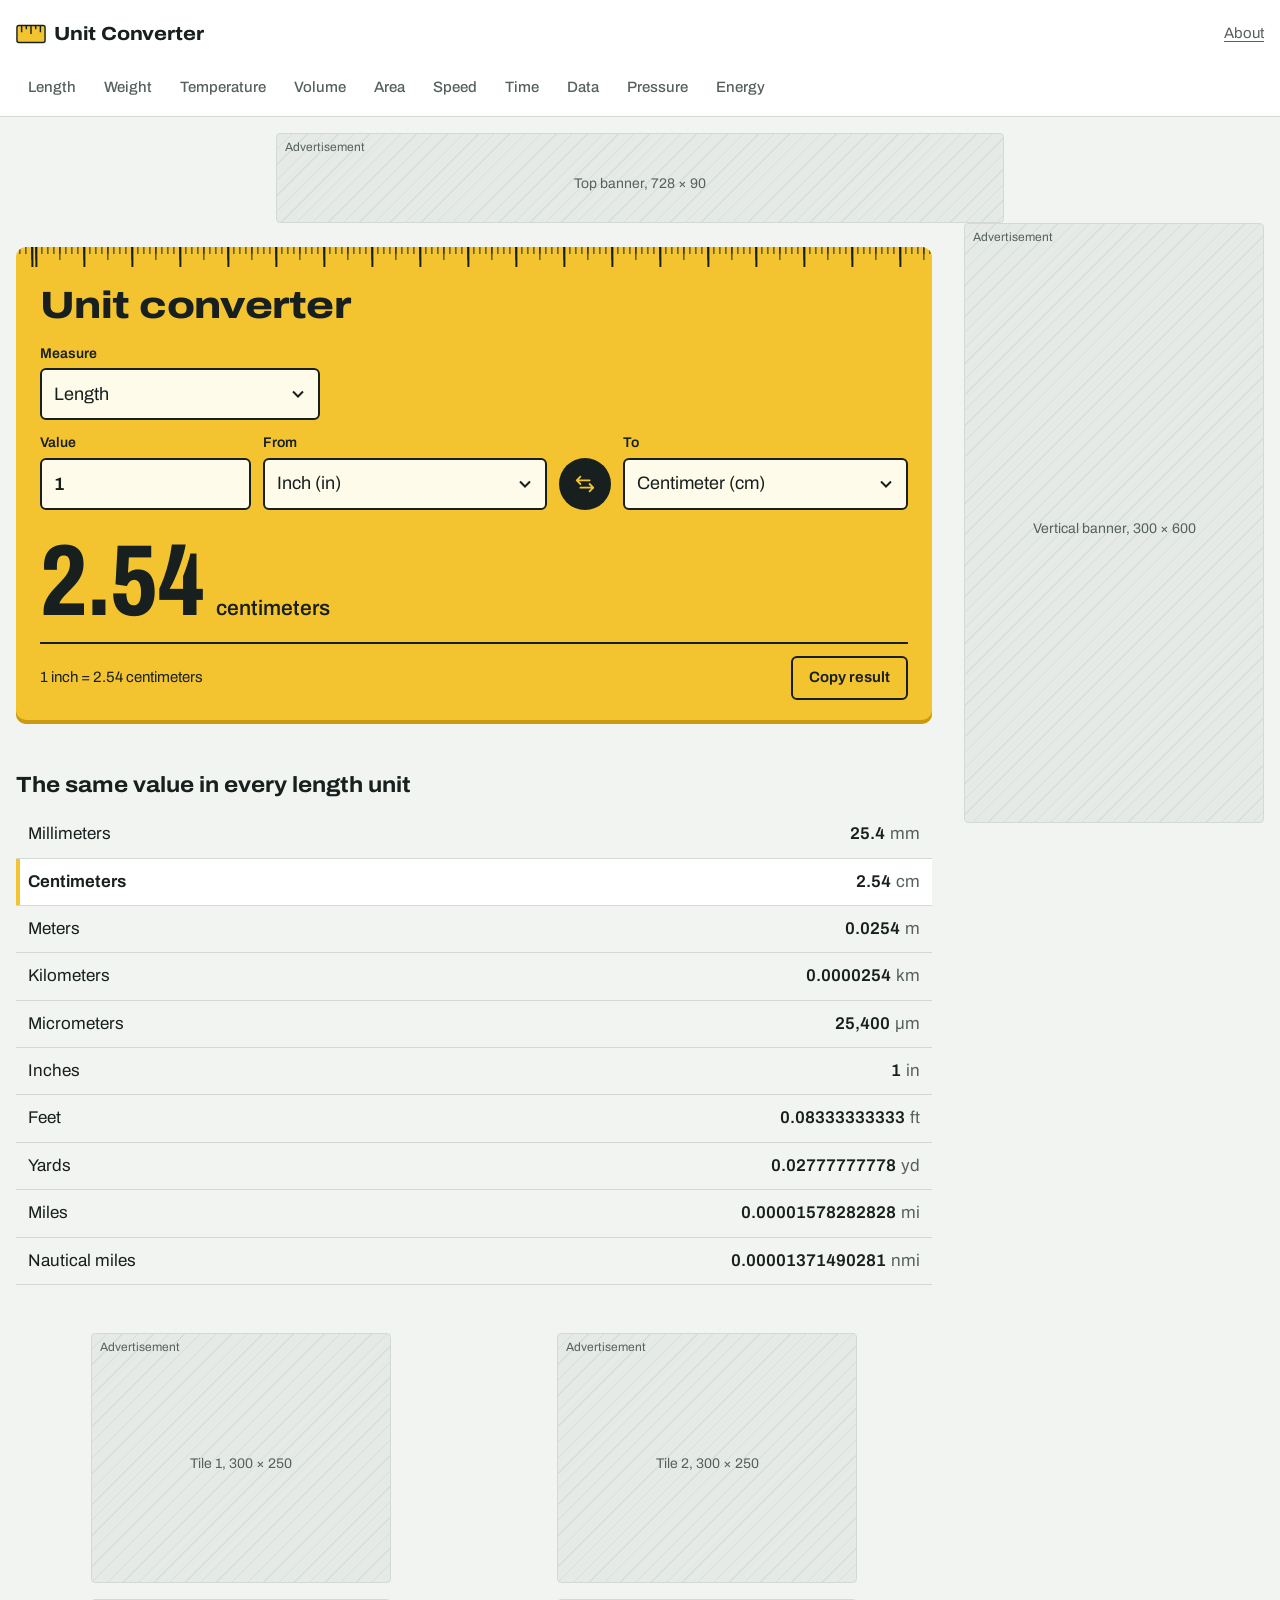
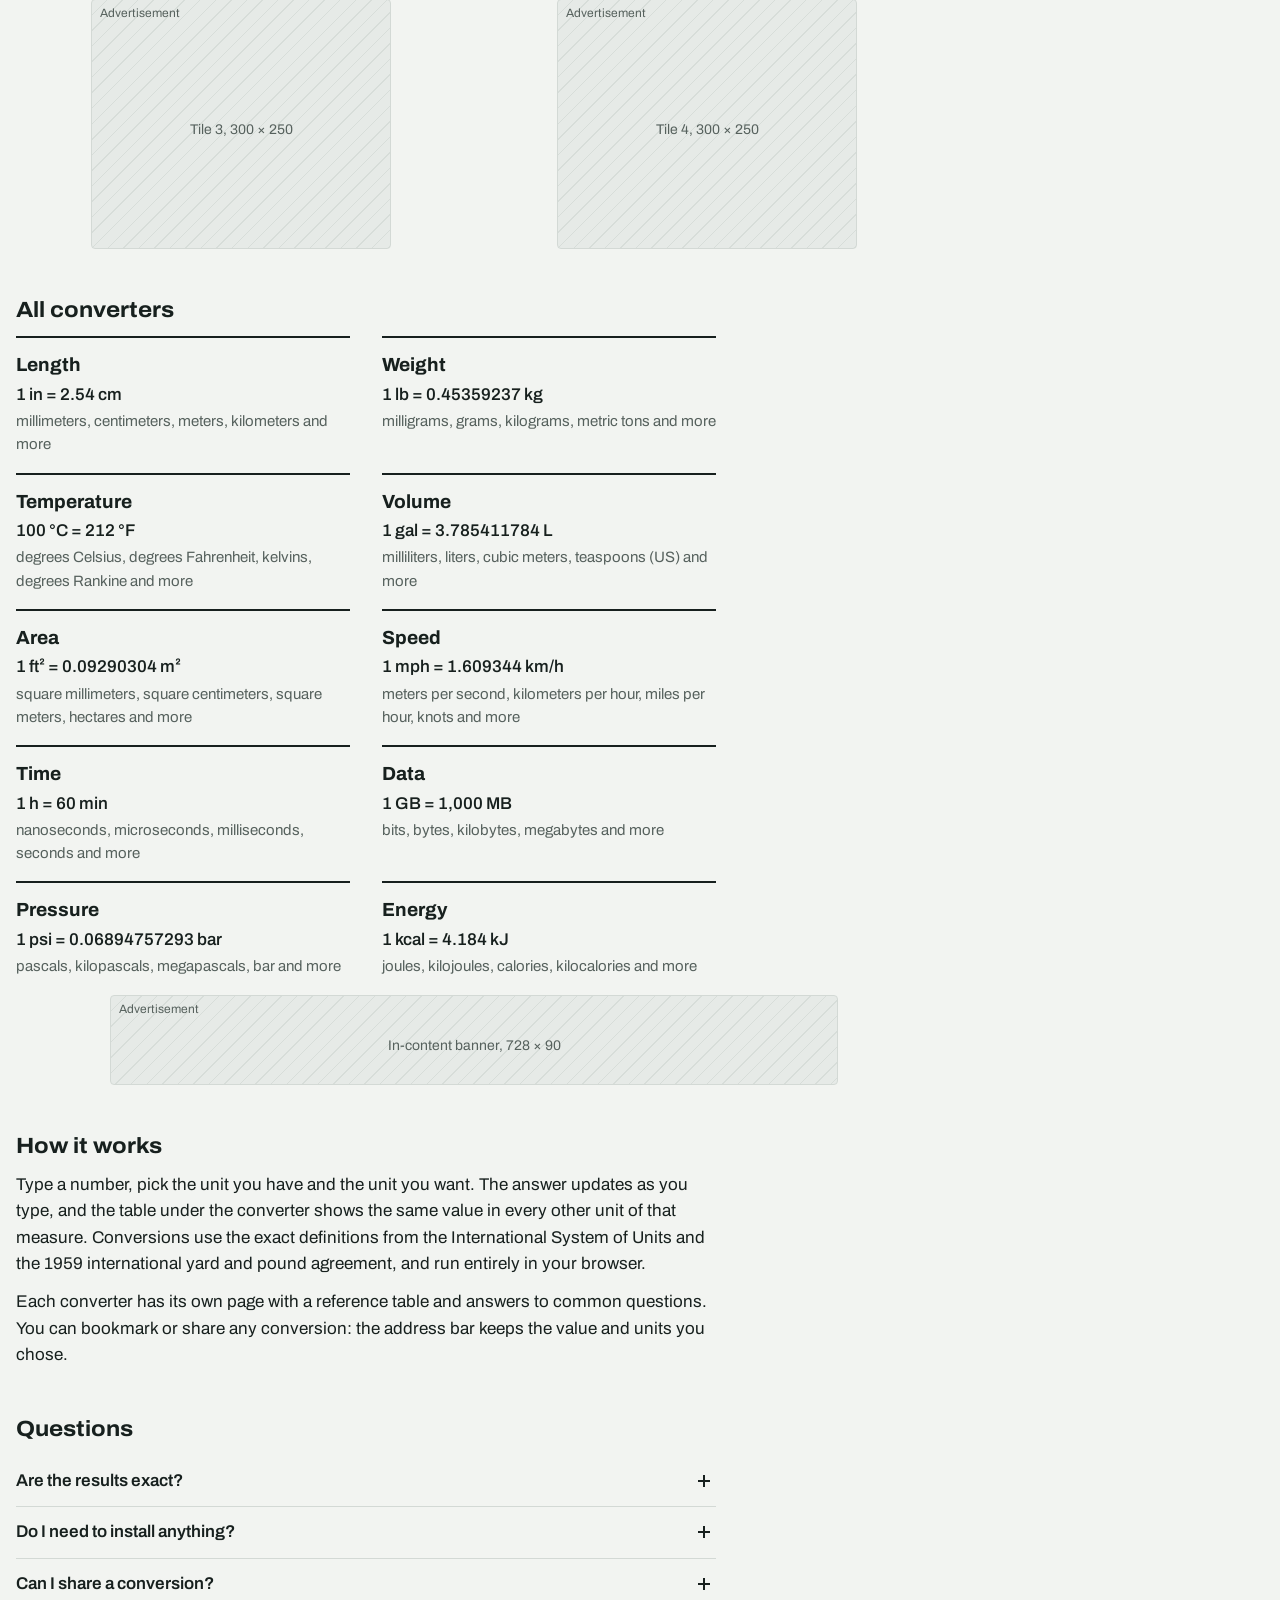
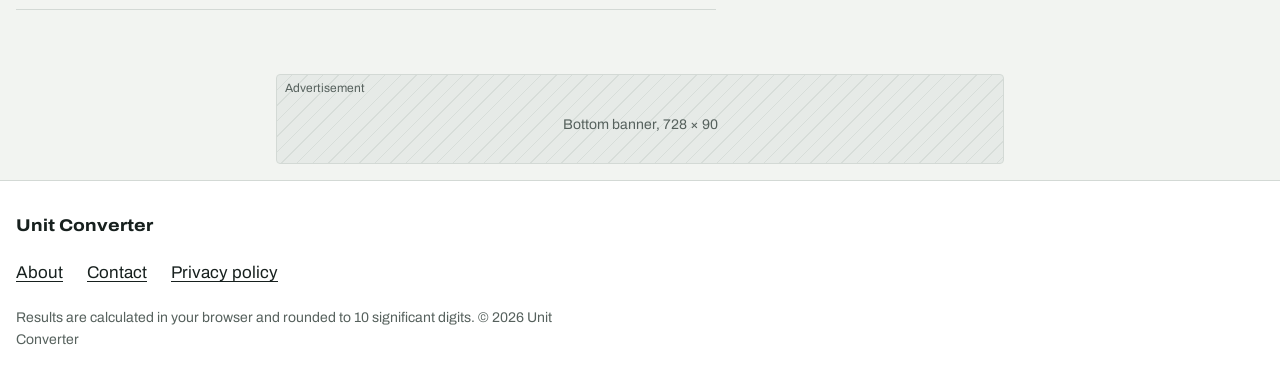
==== public/index.html @ 578cb4df "Build static unit converter site with ad slots Ten converters (length, weight, temperature, volume, " ====
<!doctype html>
<html lang="en">
<head>
<meta charset="utf-8">
<meta name="viewport" content="width=device-width, initial-scale=1">
<title>Unit Converter: length, weight, temperature and more</title>
<meta name="description" content="Free online unit converter for length, weight, temperature, volume, area, speed, time, data, pressure and energy. Results update as you type.">
<link rel="canonical" href="https://example.com/">
<meta property="og:title" content="Unit Converter: length, weight, temperature and more">
<meta property="og:description" content="Free online unit converter for length, weight, temperature, volume, area, speed, time, data, pressure and energy. Results update as you type.">
<meta property="og:type" content="website">
<meta property="og:url" content="https://example.com/">
<meta name="theme-color" content="#F4C430">
<link rel="icon" href="favicon.svg" type="image/svg+xml">
<link rel="preconnect" href="https://fonts.googleapis.com">
<link rel="preconnect" href="https://fonts.gstatic.com" crossorigin>
<link rel="stylesheet" href="https://fonts.googleapis.com/css2?family=Archivo:wdth,wght@62..125,400..800&display=swap">
<link rel="stylesheet" href="assets/css/style.css">
<script src="assets/js/ads-config.js"></script>
<script src="assets/js/ads.js" defer></script>
</head>
<body>
<a class="skip" href="#main">Skip to converter</a>
<header class="site-header">
  <div class="bar">
    <a class="logo" href="./"><svg class="logo-mark" viewBox="0 0 32 32" aria-hidden="true"><rect x="1" y="7" width="30" height="18" rx="2"/><path d="M6 7v7M11 7v4M16 7v9M21 7v4M26 7v7"/></svg><span>Unit Converter</span></a>
    <a class="header-link" href="about.html">About</a>
  </div>
  <nav class="cats" aria-label="Converters"><ul><li><a href="length/">Length</a></li><li><a href="weight/">Weight</a></li><li><a href="temperature/">Temperature</a></li><li><a href="volume/">Volume</a></li><li><a href="area/">Area</a></li><li><a href="speed/">Speed</a></li><li><a href="time/">Time</a></li><li><a href="data/">Data</a></li><li><a href="pressure/">Pressure</a></li><li><a href="energy/">Energy</a></li></ul></nav>
</header>
<div class="ad-band ad-band-top"><div class="ad ad-top-banner " data-ad="top-banner" data-size="728x90"><span class="ad-label">Advertisement</span><span class="ad-ph"><span class="ad-ph-wide">Top banner, 728 × 90</span><span class="ad-ph-narrow">Top banner, 320 × 100</span></span></div></div>
<div class="layout">
  <aside class="rail rail-left" aria-label="Advertisement"><div class="ad ad-rail-left " data-ad="rail-left" data-size="160x600"><span class="ad-label">Advertisement</span><span class="ad-ph"><span class="ad-ph-wide">Vertical banner, 160 × 600</span></span></div></aside>
  <main id="main">
<section class="tape" id="converter" data-category="length" aria-labelledby="cv-title">
  <div class="tape-ticks" aria-hidden="true"></div>
  <div class="tape-inner">
    <h1 id="cv-title">Unit converter</h1>
    <form class="tape-form" onsubmit="return false">
      <label class="field field-cat"><span>Measure</span><select id="cv-category"><option value="length" selected>Length</option><option value="weight">Weight</option><option value="temperature">Temperature</option><option value="volume">Volume</option><option value="area">Area</option><option value="speed">Speed</option><option value="time">Time</option><option value="data">Data</option><option value="pressure">Pressure</option><option value="energy">Energy</option></select></label>
      <label class="field field-value"><span>Value</span>
        <input id="cv-value" type="text" inputmode="decimal" autocomplete="off" spellcheck="false" value="1"></label>
      <label class="field field-from"><span>From</span><select id="cv-from"><option value="mm">Millimeter (mm)</option><option value="cm">Centimeter (cm)</option><option value="m">Meter (m)</option><option value="km">Kilometer (km)</option><option value="um">Micrometer (µm)</option><option value="in" selected>Inch (in)</option><option value="ft">Foot (ft)</option><option value="yd">Yard (yd)</option><option value="mi">Mile (mi)</option><option value="nmi">Nautical mile (nmi)</option></select></label>
      <button type="button" class="swap" id="cv-swap" aria-label="Swap units"><svg viewBox="0 0 24 24" aria-hidden="true"><path d="M7 4 3 8l4 4M3 8h14M17 20l4-4-4-4M21 16H7"/></svg></button>
      <label class="field field-to"><span>To</span><select id="cv-to"><option value="mm">Millimeter (mm)</option><option value="cm" selected>Centimeter (cm)</option><option value="m">Meter (m)</option><option value="km">Kilometer (km)</option><option value="um">Micrometer (µm)</option><option value="in">Inch (in)</option><option value="ft">Foot (ft)</option><option value="yd">Yard (yd)</option><option value="mi">Mile (mi)</option><option value="nmi">Nautical mile (nmi)</option></select></label>
    </form>
    <output class="result" id="cv-result" for="cv-value cv-from cv-to" aria-live="polite">
      <span class="result-num" id="cv-num">2.54</span>
      <span class="result-unit" id="cv-unit">centimeters</span>
    </output>
    <div class="tape-foot">
      <p class="formula" id="cv-formula">1 inch = 2.54 centimeters</p>
      <button type="button" class="copy" id="cv-copy">Copy result</button>
    </div>
  </div>
</section>
<section class="all-units" aria-labelledby="all-title">
  <h2 id="all-title">The same value in every length unit</h2>
  <table><tbody id="cv-all"></tbody></table>
</section>
<section class="ad-tiles" aria-label="Advertisements"><div class="ad ad-tile-1 " data-ad="tile-1" data-size="300x250"><span class="ad-label">Advertisement</span><span class="ad-ph"><span class="ad-ph-wide">Tile 1, 300 × 250</span></span></div><div class="ad ad-tile-2 " data-ad="tile-2" data-size="300x250"><span class="ad-label">Advertisement</span><span class="ad-ph"><span class="ad-ph-wide">Tile 2, 300 × 250</span></span></div><div class="ad ad-tile-3 tile-wide-only" data-ad="tile-3" data-size="300x250"><span class="ad-label">Advertisement</span><span class="ad-ph"><span class="ad-ph-wide">Tile 3, 300 × 250</span></span></div><div class="ad ad-tile-4 tile-wide-only" data-ad="tile-4" data-size="300x250"><span class="ad-label">Advertisement</span><span class="ad-ph"><span class="ad-ph-wide">Tile 4, 300 × 250</span></span></div></section>
<section class="prose" aria-labelledby="cats-title"><h2 id="cats-title">All converters</h2><ul class="cat-list"><li><a href="length/"><strong>Length</strong><span class="cat-ex">1 in = 2.54 cm</span><span class="cat-units">millimeters, centimeters, meters, kilometers and more</span></a></li><li><a href="weight/"><strong>Weight</strong><span class="cat-ex">1 lb = 0.45359237 kg</span><span class="cat-units">milligrams, grams, kilograms, metric tons and more</span></a></li><li><a href="temperature/"><strong>Temperature</strong><span class="cat-ex">100 °C = 212 °F</span><span class="cat-units">degrees Celsius, degrees Fahrenheit, kelvins, degrees Rankine and more</span></a></li><li><a href="volume/"><strong>Volume</strong><span class="cat-ex">1 gal = 3.785411784 L</span><span class="cat-units">milliliters, liters, cubic meters, teaspoons (US) and more</span></a></li><li><a href="area/"><strong>Area</strong><span class="cat-ex">1 ft² = 0.09290304 m²</span><span class="cat-units">square millimeters, square centimeters, square meters, hectares and more</span></a></li><li><a href="speed/"><strong>Speed</strong><span class="cat-ex">1 mph = 1.609344 km/h</span><span class="cat-units">meters per second, kilometers per hour, miles per hour, knots and more</span></a></li><li><a href="time/"><strong>Time</strong><span class="cat-ex">1 h = 60 min</span><span class="cat-units">nanoseconds, microseconds, milliseconds, seconds and more</span></a></li><li><a href="data/"><strong>Data</strong><span class="cat-ex">1 GB = 1,000 MB</span><span class="cat-units">bits, bytes, kilobytes, megabytes and more</span></a></li><li><a href="pressure/"><strong>Pressure</strong><span class="cat-ex">1 psi = 0.06894757293 bar</span><span class="cat-units">pascals, kilopascals, megapascals, bar and more</span></a></li><li><a href="energy/"><strong>Energy</strong><span class="cat-ex">1 kcal = 4.184 kJ</span><span class="cat-units">joules, kilojoules, calories, kilocalories and more</span></a></li></ul></section>
<div class="ad-band ad-band-inline"><div class="ad ad-in-content " data-ad="in-content" data-size="728x90"><span class="ad-label">Advertisement</span><span class="ad-ph"><span class="ad-ph-wide">In-content banner, 728 × 90</span><span class="ad-ph-narrow">In-content banner, 320 × 100</span></span></div></div>
<section class="prose"><h2>How it works</h2><p>Type a number, pick the unit you have and the unit you want. The answer updates as you type, and the table under the converter shows the same value in every other unit of that measure. Conversions use the exact definitions from the International System of Units and the 1959 international yard and pound agreement, and run entirely in your browser.</p><p>Each converter has its own page with a reference table and answers to common questions. You can bookmark or share any conversion: the address bar keeps the value and units you chose.</p></section>
<section class="prose faq" aria-labelledby="faq-title"><h2 id="faq-title">Questions</h2><details><summary>Are the results exact?</summary><p>They are calculated from exact definitions and shown to 10 significant digits. Months and years in the time converter are calendar averages.</p></details><details><summary>Do I need to install anything?</summary><p>No. The converter works in any modern browser, on phones and desktops.</p></details><details><summary>Can I share a conversion?</summary><p>Yes. The page address updates with your value and units, so copy it from the address bar.</p></details></section>
  </main>
  <aside class="rail rail-right" aria-label="Advertisement"><div class="ad ad-rail-right " data-ad="rail-right" data-size="300x600"><span class="ad-label">Advertisement</span><span class="ad-ph"><span class="ad-ph-wide">Vertical banner, 300 × 600</span></span></div></aside>
</div>
<div class="ad-band ad-band-bottom"><div class="ad ad-bottom-banner " data-ad="bottom-banner" data-size="728x90"><span class="ad-label">Advertisement</span><span class="ad-ph"><span class="ad-ph-wide">Bottom banner, 728 × 90</span><span class="ad-ph-narrow">Bottom banner, 320 × 100</span></span></div></div>
<footer class="site-footer">
  <div class="footer-inner">
    <p class="footer-name">Unit Converter</p>
    <ul class="footer-links">
      <li><a href="about.html">About</a></li>
      <li><a href="contact.html">Contact</a></li>
      <li><a href="privacy.html">Privacy policy</a></li>
    </ul>
    <p class="footer-note">Results are calculated in your browser and rounded to 10 significant digits. &copy; 2026 Unit Converter</p>
  </div>
</footer>
<aside class="video-ad" id="video-ad" aria-label="Video advertisement" hidden>
  <div class="video-ad-head"><span class="ad-label">Advertisement</span>
    <button type="button" class="icon-btn" data-close-video aria-label="Close video ad">&times;</button></div>
  <div class="video-ad-body" data-ad="video" data-size="320x180"><span class="ad-ph">Video ad, 320 × 180</span></div>
</aside>
<div class="interstitial" id="interstitial" role="dialog" aria-modal="true" aria-label="Advertisement" hidden>
  <div class="interstitial-panel">
    <div class="interstitial-head"><span class="ad-label">Advertisement</span>
      <button type="button" class="continue-btn" data-close-interstitial>Continue to page</button></div>
    <div class="interstitial-body" data-ad="interstitial" data-size="fullscreen"><span class="ad-ph">Full-screen ad</span></div>
  </div>
</div>
<script src="assets/js/units.js"></script><script src="assets/js/converter.js"></script>
</body>
</html>
---- public/assets/css/style.css ----
/* Unit Converter
   One bold element: the converter is a tape measure. Everything else stays quiet. */

@font-face {
  font-family: "Archivo Fallback";
  src: local("Arial");
  size-adjust: 104%;
}

:root {
  --paper: #F2F4F1;
  --surface: #FFFFFF;
  --ink: #17201E;
  --muted: #56615D;
  --rule: #D3D9D5;
  --tape: #F4C430;
  --tape-deep: #C99A12;
  --tape-ink: #17201E;
  --focus: #1E5E8C;
  --ad-bg: #E6EAE7;
  --ad-hatch: #D7DDD9;
  --scrim: rgba(23, 32, 30, 0.88);

  --font: "Archivo", "Archivo Fallback", system-ui, sans-serif;
  --s1: 4px; --s2: 8px; --s3: 12px; --s4: 16px; --s5: 24px; --s6: 32px; --s7: 48px; --s8: 64px;
  --radius-tape: 10px;
  --radius-control: 6px;
  color-scheme: light;
}

@media (prefers-color-scheme: dark) {
  :root:not([data-theme="light"]) {
    --paper: #141A19;
    --surface: #1B2321;
    --ink: #E7ECE9;
    --muted: #A3AEA9;
    --rule: #2E3835;
    --focus: #7CB8E4;
    --ad-bg: #1B2321;
    --ad-hatch: #25302D;
    color-scheme: dark;
  }
}
:root[data-theme="dark"] {
  --paper: #141A19;
  --surface: #1B2321;
  --ink: #E7ECE9;
  --muted: #A3AEA9;
  --rule: #2E3835;
  --focus: #7CB8E4;
  --ad-bg: #1B2321;
  --ad-hatch: #25302D;
  color-scheme: dark;
}

*, *::before, *::after { box-sizing: border-box; }

html { -webkit-text-size-adjust: 100%; }

body {
  margin: 0;
  background: var(--paper);
  color: var(--ink);
  font-family: var(--font);
  font-size: 17px;
  line-height: 1.55;
  font-variation-settings: "wdth" 100;
}

a { color: inherit; text-decoration-thickness: 1px; text-underline-offset: 3px; }
a:hover { text-decoration-thickness: 2px; }

:focus-visible {
  outline: 2px solid var(--focus);
  outline-offset: 2px;
}

.skip {
  position: absolute;
  left: var(--s4);
  top: -100px;
  background: var(--ink);
  color: var(--paper);
  padding: var(--s2) var(--s4);
  border-radius: var(--radius-control);
  z-index: 100;
}
.skip:focus { top: var(--s2); }

/* ------------------------------------------------------------ header */

.site-header {
  background: var(--surface);
  border-bottom: 1px solid var(--rule);
}

.bar {
  max-width: 1440px;
  margin: 0 auto;
  padding: var(--s3) var(--s4);
  display: flex;
  align-items: center;
  justify-content: space-between;
  gap: var(--s4);
}

.logo {
  display: inline-flex;
  align-items: center;
  gap: var(--s2);
  text-decoration: none;
  font-weight: 750;
  font-stretch: 112%;
  font-variation-settings: "wdth" 112;
  font-size: 19px;
  letter-spacing: -0.01em;
}
.logo-mark { width: 30px; height: 30px; flex: none; }
.logo-mark rect { fill: var(--tape); stroke: var(--tape-ink); stroke-width: 1.5; }
.logo-mark path { stroke: var(--tape-ink); stroke-width: 1.5; fill: none; }

.header-link {
  font-size: 15px;
  color: var(--muted);
  min-height: 44px;
  display: inline-flex;
  align-items: center;
}

.cats { max-width: 1440px; margin: 0 auto; }
.cats ul {
  list-style: none;
  margin: 0;
  padding: 0 var(--s4) var(--s2);
  display: flex;
  gap: var(--s1);
  overflow-x: auto;
  scrollbar-width: none;
}
.cats ul::-webkit-scrollbar { display: none; }
.cats a {
  display: inline-flex;
  align-items: center;
  min-height: 40px;
  padding: 0 var(--s3);
  border-radius: var(--radius-control);
  text-decoration: none;
  font-size: 15px;
  font-weight: 500;
  white-space: nowrap;
  color: var(--muted);
}
.cats a:hover { color: var(--ink); background: var(--paper); }
.cats a[aria-current="page"] {
  background: var(--tape);
  color: var(--tape-ink);
  font-weight: 650;
}

/* ------------------------------------------------------------ layout */

.layout {
  max-width: 1440px;
  margin: 0 auto;
  padding: 0 var(--s4);
  display: grid;
  grid-template-columns: minmax(0, 1fr);
  gap: var(--s6);
}

.rail { display: none; }

main { min-width: 0; padding-bottom: var(--s7); }
main > * + * { margin-top: var(--s7); }

@media (min-width: 1100px) {
  .layout { grid-template-columns: minmax(0, 1fr) 300px; }
  .rail-right { display: block; }
  .rail-right .ad { position: sticky; top: var(--s4); }
}
@media (min-width: 1400px) {
  .layout { grid-template-columns: 160px minmax(0, 1fr) 300px; }
  .rail-left { display: block; }
  .rail-left .ad { position: sticky; top: var(--s4); }
}

/* ------------------------------------------------------------ the tape */

.tape {
  --tick-shift: 0px;
  position: relative;
  margin-top: var(--s5);
  background: var(--tape);
  color: var(--tape-ink);
  border-radius: var(--radius-tape);
  box-shadow: inset 0 -4px 0 var(--tape-deep);
  overflow: hidden;
}

.tape-ticks {
  height: 22px;
  background-image:
    repeating-linear-gradient(90deg, var(--tape-ink) 0 2px, transparent 2px 48px),
    repeating-linear-gradient(90deg, var(--tape-ink) 0 1px, transparent 1px 24px),
    repeating-linear-gradient(90deg, var(--tape-ink) 0 1px, transparent 1px 6px);
  background-size: 100% 20px, 100% 13px, 100% 7px;
  background-repeat: repeat-x;
  background-position: var(--tick-shift) 0, var(--tick-shift) 0, var(--tick-shift) 0;
  transition: background-position 520ms cubic-bezier(0.2, 0.8, 0.2, 1);
}

.tape-inner { padding: var(--s4) var(--s5) var(--s5); }

.tape h1 {
  margin: 0 0 var(--s4);
  font-size: clamp(26px, 2.2vw + 16px, 38px);
  line-height: 1.1;
  font-weight: 800;
  font-stretch: 118%;
  font-variation-settings: "wdth" 118;
  letter-spacing: -0.015em;
}

.tape-form {
  display: grid;
  grid-template-columns: minmax(0, 1fr) minmax(0, 1.35fr) auto minmax(0, 1.35fr);
  gap: var(--s3);
  align-items: end;
}

.field { display: grid; gap: var(--s1); min-width: 0; }
.field > span { font-size: 14px; font-weight: 600; }
.field-cat { grid-column: 1 / -1; max-width: 280px; }

.tape input,
.tape select {
  width: 100%;
  height: 52px;
  border: 2px solid var(--tape-ink);
  border-radius: var(--radius-control);
  background: #FFFBEA;
  color: var(--tape-ink);
  font: inherit;
  font-size: 18px;
  padding: 0 var(--s3);
}
.tape input {
  font-weight: 650;
  font-variant-numeric: tabular-nums;
}
.tape select {
  appearance: none;
  padding-right: 40px;
  text-overflow: ellipsis;
  cursor: pointer;
  background-image: url("data:image/svg+xml,%3Csvg xmlns='http://www.w3.org/2000/svg' width='12' height='8' viewBox='0 0 12 8'%3E%3Cpath d='M1 1.5 6 6.5l5-5' fill='none' stroke='%2317201E' stroke-width='2'/%3E%3C/svg%3E");
  background-repeat: no-repeat;
  background-position: right 14px center;
}
.tape :focus-visible { outline-color: var(--tape-ink); outline-width: 3px; }
.tape.is-invalid input { border-style: dashed; }

.swap {
  width: 52px;
  height: 52px;
  border: 0;
  border-radius: 50%;
  background: var(--tape-ink);
  color: var(--tape);
  display: grid;
  place-items: center;
  cursor: pointer;
  transition: transform 300ms cubic-bezier(0.2, 0.8, 0.2, 1);
}
.swap svg { width: 22px; height: 22px; fill: none; stroke: currentColor; stroke-width: 2; stroke-linecap: round; stroke-linejoin: round; }
.swap.is-flipped { transform: rotate(180deg); }

.result {
  display: flex;
  flex-wrap: wrap;
  align-items: baseline;
  column-gap: var(--s3);
  margin: var(--s5) 0 var(--s3);
  min-height: 1em;
}
.result-num {
  font-size: clamp(52px, 6vw + 24px, 104px);
  line-height: 0.95;
  font-weight: 760;
  font-stretch: 72%;
  font-variation-settings: "wdth" 72;
  font-variant-numeric: tabular-nums lining-nums;
  letter-spacing: -0.01em;
  overflow-wrap: anywhere;
}
.result-num sup { font-size: 0.45em; vertical-align: 0.9em; }
.result-unit { font-size: 21px; font-weight: 550; }

.tape-foot {
  display: flex;
  flex-wrap: wrap;
  align-items: center;
  justify-content: space-between;
  gap: var(--s3);
  border-top: 2px solid var(--tape-ink);
  padding-top: var(--s3);
}
.formula { margin: 0; font-size: 15px; }
.formula sup { font-size: 0.7em; }

.copy {
  min-height: 44px;
  padding: 0 var(--s4);
  border: 2px solid var(--tape-ink);
  border-radius: var(--radius-control);
  background: transparent;
  color: var(--tape-ink);
  font: inherit;
  font-size: 15px;
  font-weight: 650;
  cursor: pointer;
}
.copy:hover { background: var(--tape-ink); color: var(--tape); }

/* Narrow screens: full-width unit menus stacked, swap button beside them. */
@media (max-width: 639px) {
  .tape-inner { padding: var(--s3) var(--s4) var(--s4); }
  .tape-form {
    grid-template-columns: minmax(0, 1fr) auto;
    grid-template-areas: "value value" "from swap" "to swap";
  }
  .tape-form:has(.field-cat) { grid-template-areas: "cat cat" "value value" "from swap" "to swap"; }
  .field-cat { grid-area: cat; max-width: none; }
  .field-value { grid-area: value; }
  .field-from { grid-area: from; }
  .field-to { grid-area: to; }
  .swap { grid-area: swap; align-self: center; }
}

/* ------------------------------------------------------------ all-units table */

.all-units h2,
.prose h2 {
  font-size: 22px;
  line-height: 1.25;
  font-weight: 720;
  font-stretch: 108%;
  font-variation-settings: "wdth" 108;
  margin: 0 0 var(--s3);
}

.all-units table { width: 100%; border-collapse: collapse; }
.all-units th,
.all-units td {
  padding: 10px var(--s3);
  border-bottom: 1px solid var(--rule);
  text-align: left;
  font-weight: 400;
}
.all-units td { text-align: right; font-variant-numeric: tabular-nums; font-weight: 600; }
.all-units td sup { font-size: 0.7em; }
.all-units .sym { color: var(--muted); font-weight: 400; margin-left: 2px; }
.all-units tr.is-current th { box-shadow: inset 4px 0 0 var(--tape); font-weight: 650; }
.all-units tr.is-current { background: var(--surface); }

/* ------------------------------------------------------------ prose */

.prose { max-width: 70ch; }
.prose p { margin: 0 0 var(--s3); }

.doc { padding-top: var(--s6); }
.doc h1 {
  font-size: clamp(30px, 2vw + 20px, 42px);
  font-weight: 800;
  font-stretch: 118%;
  font-variation-settings: "wdth" 118;
  line-height: 1.1;
  margin: 0 0 var(--s5);
}
.doc h2 { margin-top: var(--s6); }

.pairs {
  list-style: none;
  margin: 0;
  padding: 0;
  display: grid;
  grid-template-columns: repeat(auto-fill, minmax(260px, 1fr));
  column-gap: var(--s6);
}
.pairs li {
  display: flex;
  justify-content: space-between;
  align-items: baseline;
  gap: var(--s3);
  padding: 10px 0;
  border-bottom: 1px solid var(--rule);
}
.pairs a { font-weight: 600; }
.pairs span { color: var(--muted); font-size: 15px; font-variant-numeric: tabular-nums; text-align: right; }

.ref { border-collapse: collapse; min-width: min(100%, 420px); }
.ref th, .ref td { padding: 8px var(--s4) 8px 0; border-bottom: 1px solid var(--rule); text-align: left; font-variant-numeric: tabular-nums; }
.ref th { font-weight: 650; border-bottom: 2px solid var(--ink); }

.cat-list {
  list-style: none;
  margin: 0;
  padding: 0;
  display: grid;
  grid-template-columns: repeat(auto-fill, minmax(240px, 1fr));
  gap: 0 var(--s6);
}
.cat-list a {
  display: grid;
  gap: 2px;
  padding: var(--s3) 0 var(--s4);
  border-top: 2px solid var(--ink);
  text-decoration: none;
}
.cat-list strong { font-size: 19px; font-weight: 720; }
.cat-list a:hover strong { text-decoration: underline; text-underline-offset: 3px; }
.cat-ex { font-variant-numeric: tabular-nums; font-weight: 550; }
.cat-ex sup { font-size: 0.7em; }
.cat-units { color: var(--muted); font-size: 15px; }

.faq details { border-bottom: 1px solid var(--rule); }
.faq summary {
  list-style: none;
  cursor: pointer;
  padding: var(--s3) 32px var(--s3) 0;
  font-weight: 600;
  position: relative;
  min-height: 44px;
}
.faq summary::-webkit-details-marker { display: none; }
.faq summary::after {
  content: "";
  position: absolute;
  right: 6px;
  top: 50%;
  width: 12px;
  height: 12px;
  margin-top: -6px;
  background:
    linear-gradient(currentColor, currentColor) center / 12px 2px no-repeat,
    linear-gradient(currentColor, currentColor) center / 2px 12px no-repeat;
  transition: transform 200ms ease-out;
}
.faq details[open] summary::after { transform: rotate(45deg); }
.faq details p { margin: 0 0 var(--s4); color: var(--muted); }

/* ------------------------------------------------------------ ad slots */

.ad {
  --ad-w: 300px;
  --ad-h: 250px;
  position: relative;
  width: min(100%, var(--ad-w));
  min-height: var(--ad-h);
  margin: 0 auto;
  display: grid;
  place-items: center;
  background: repeating-linear-gradient(135deg, var(--ad-bg) 0 10px, var(--ad-hatch) 10px 11px);
  border: 1px solid var(--rule);
  border-radius: 4px;
  overflow: hidden;
}
.ad-label {
  position: absolute;
  top: 4px;
  left: 8px;
  font-size: 12px;
  color: var(--muted);
}
.ad-ph { font-size: 14px; color: var(--muted); text-align: center; padding: var(--s5) var(--s3) var(--s3); }

.ad-ph-narrow { display: none; }
@media (max-width: 767px) {
  .ad-ph-wide:has(+ .ad-ph-narrow) { display: none; }
  .ad-ph-narrow { display: inline; }
}

.ad.is-filled { background: none; border: 0; display: block; }
.ad.is-filled .ad-label { position: static; display: block; text-align: center; padding-bottom: 2px; }
.ad.is-empty { display: none; }

.ad-top-banner, .ad-bottom-banner, .ad-in-content { --ad-w: 728px; --ad-h: 90px; }
.ad-rail-right { --ad-w: 300px; --ad-h: 600px; }
.ad-rail-left { --ad-w: 160px; --ad-h: 600px; }

@media (max-width: 767px) {
  .ad-top-banner, .ad-bottom-banner, .ad-in-content { --ad-w: 320px; --ad-h: 100px; }
}

.ad-band { max-width: 1440px; margin: 0 auto; padding: var(--s4); }
.ad-band-top { padding-bottom: 0; }
.ad-band-inline { padding: 0; }
.ad-band:has(.ad.is-empty) { display: none; }

.ad-tiles {
  display: grid;
  grid-template-columns: repeat(auto-fill, minmax(300px, 1fr));
  gap: var(--s4);
  justify-items: center;
}
.ad-tiles:not(:has(.ad:not(.is-empty))) { display: none; }
@media (max-width: 699px) {
  .tile-wide-only { display: none; }
}

/* Floating video ad, bottom right. Kept small so it never covers the converter. */
.video-ad {
  position: fixed;
  right: var(--s4);
  bottom: var(--s4);
  width: 320px;
  z-index: 50;
  background: var(--surface);
  border: 1px solid var(--rule);
  border-radius: 8px;
  box-shadow: 0 10px 30px rgba(23, 32, 30, 0.22);
  overflow: hidden;
  animation: rise 260ms cubic-bezier(0.2, 0.8, 0.2, 1);
}
.video-ad[hidden] { display: none; }
.video-ad-head {
  display: flex;
  justify-content: space-between;
  align-items: center;
  padding: 0 0 0 var(--s3);
}
.video-ad-head .ad-label { position: static; }
.video-ad-body {
  aspect-ratio: 16 / 9;
  display: grid;
  place-items: center;
  background: repeating-linear-gradient(135deg, var(--ad-bg) 0 10px, var(--ad-hatch) 10px 11px);
}
.video-ad-body video, .video-ad-body img, .video-ad-body iframe { width: 100%; height: 100%; display: block; object-fit: cover; border: 0; }
.video-ad-body .ad-ph { padding: 0; }

.icon-btn {
  width: 44px;
  height: 36px;
  border: 0;
  background: none;
  color: var(--ink);
  font-size: 24px;
  line-height: 1;
  cursor: pointer;
}

@media (max-width: 480px) {
  .video-ad { width: 240px; right: var(--s3); bottom: var(--s3); }
}
body.has-video-ad { padding-bottom: 200px; }

@keyframes rise {
  from { transform: translateY(16px); opacity: 0; }
  to { transform: none; opacity: 1; }
}

/* Full-screen ad, shown between pages at most once per visit. */
.interstitial {
  position: fixed;
  inset: 0;
  z-index: 90;
  background: var(--scrim);
  display: grid;
  place-items: center;
  padding: var(--s4);
}
.interstitial[hidden] { display: none; }
.interstitial-panel {
  width: min(100%, 800px);
  height: min(100%, 640px);
  display: grid;
  grid-template-rows: auto 1fr;
  background: var(--surface);
  border-radius: var(--radius-tape);
  overflow: hidden;
}
.interstitial-head {
  display: flex;
  justify-content: space-between;
  align-items: center;
  gap: var(--s3);
  padding: var(--s2) var(--s2) var(--s2) var(--s4);
  border-bottom: 1px solid var(--rule);
}
.interstitial-head .ad-label { position: static; font-size: 13px; }
.continue-btn {
  min-height: 44px;
  padding: 0 var(--s4);
  border: 0;
  border-radius: var(--radius-control);
  background: var(--tape);
  color: var(--tape-ink);
  font: inherit;
  font-size: 15px;
  font-weight: 700;
  cursor: pointer;
}
.interstitial-body {
  display: grid;
  place-items: center;
  min-height: 0;
  background: repeating-linear-gradient(135deg, var(--ad-bg) 0 10px, var(--ad-hatch) 10px 11px);
}
.interstitial-body img, .interstitial-body iframe { max-width: 100%; max-height: 100%; display: block; border: 0; }
body.has-interstitial { overflow: hidden; }

/* ------------------------------------------------------------ footer */

.site-footer {
  border-top: 1px solid var(--rule);
  background: var(--surface);
}
.footer-inner {
  max-width: 1440px;
  margin: 0 auto;
  padding: var(--s6) var(--s4);
  display: grid;
  gap: var(--s3);
}
.footer-name { margin: 0; font-weight: 750; font-stretch: 112%; font-variation-settings: "wdth" 112; }
.footer-links { list-style: none; margin: 0; padding: 0; display: flex; flex-wrap: wrap; gap: var(--s1) var(--s5); }
.footer-links a { display: inline-flex; min-height: 44px; align-items: center; }
.footer-note { margin: 0; font-size: 14px; color: var(--muted); max-width: 70ch; }

@media (prefers-reduced-motion: reduce) {
  *, *::before, *::after {
    animation-duration: 0.01ms !important;
    transition-duration: 0.01ms !important;
  }
}
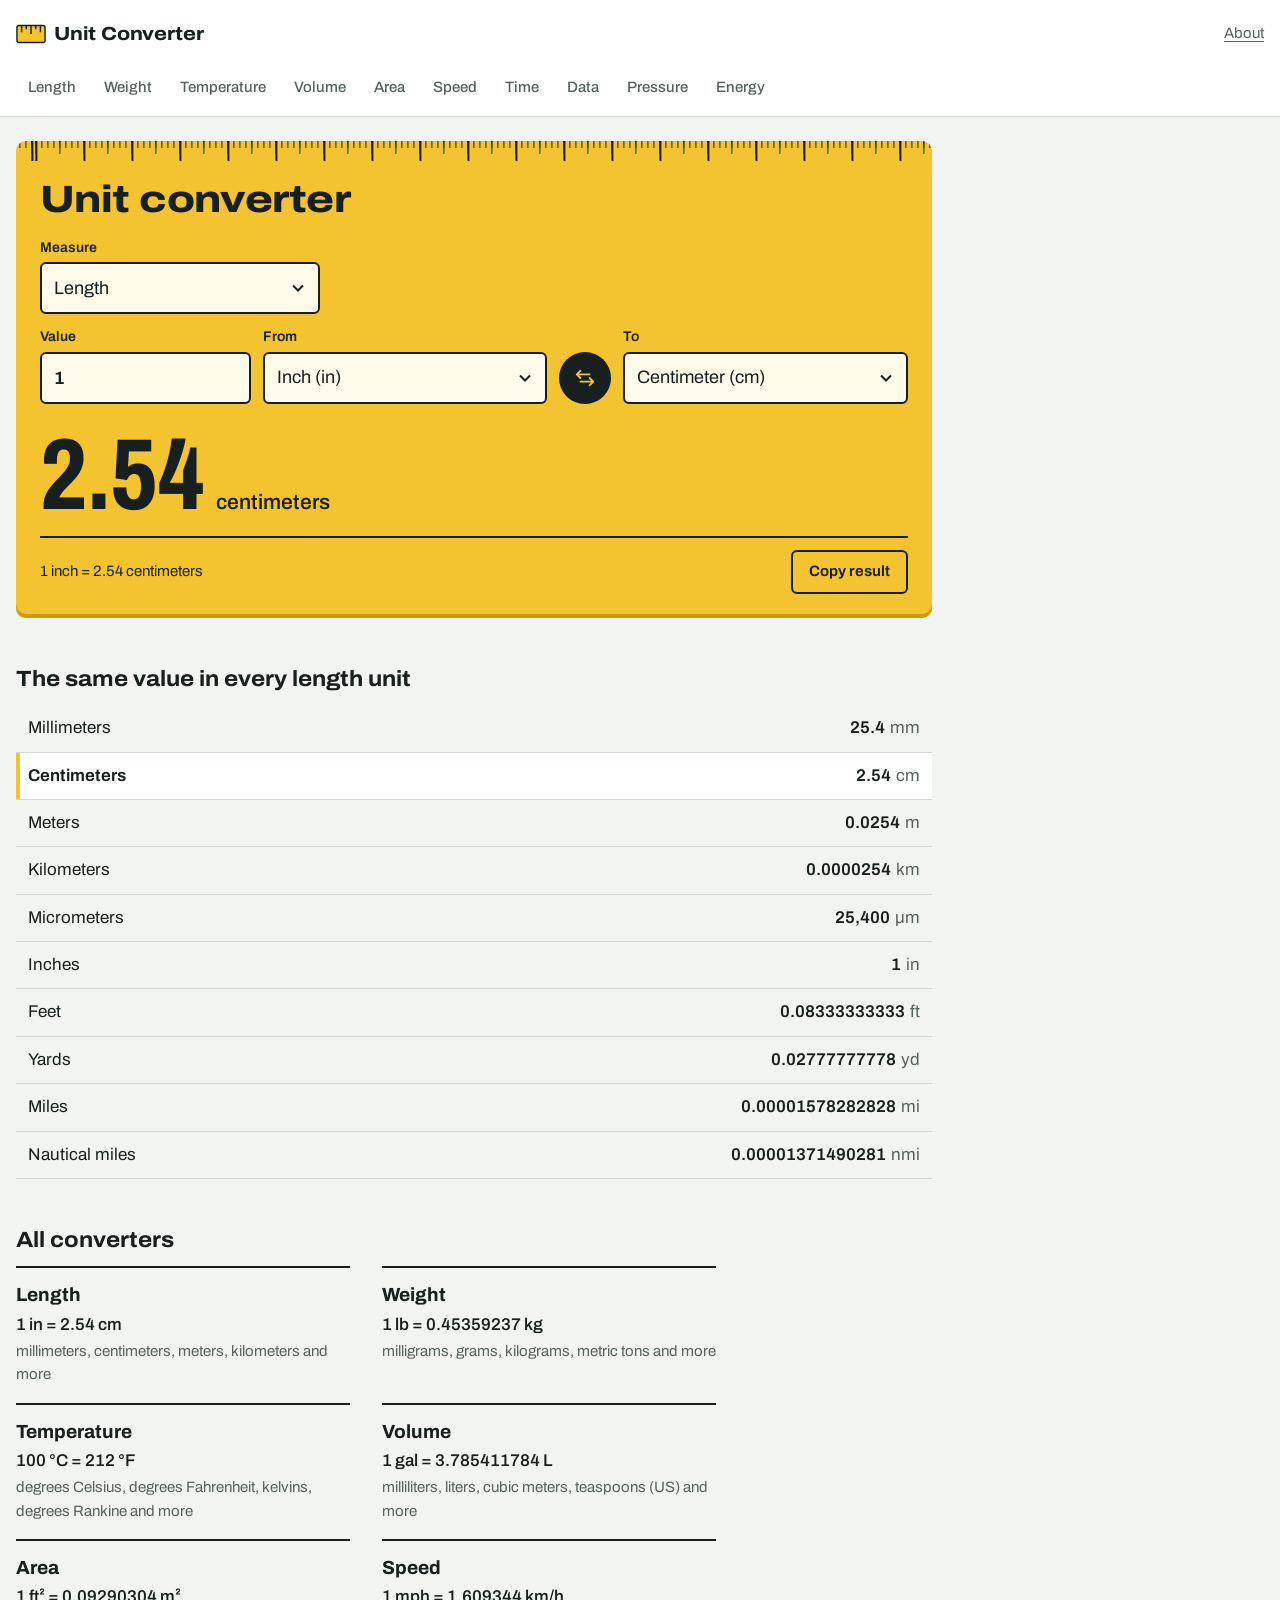
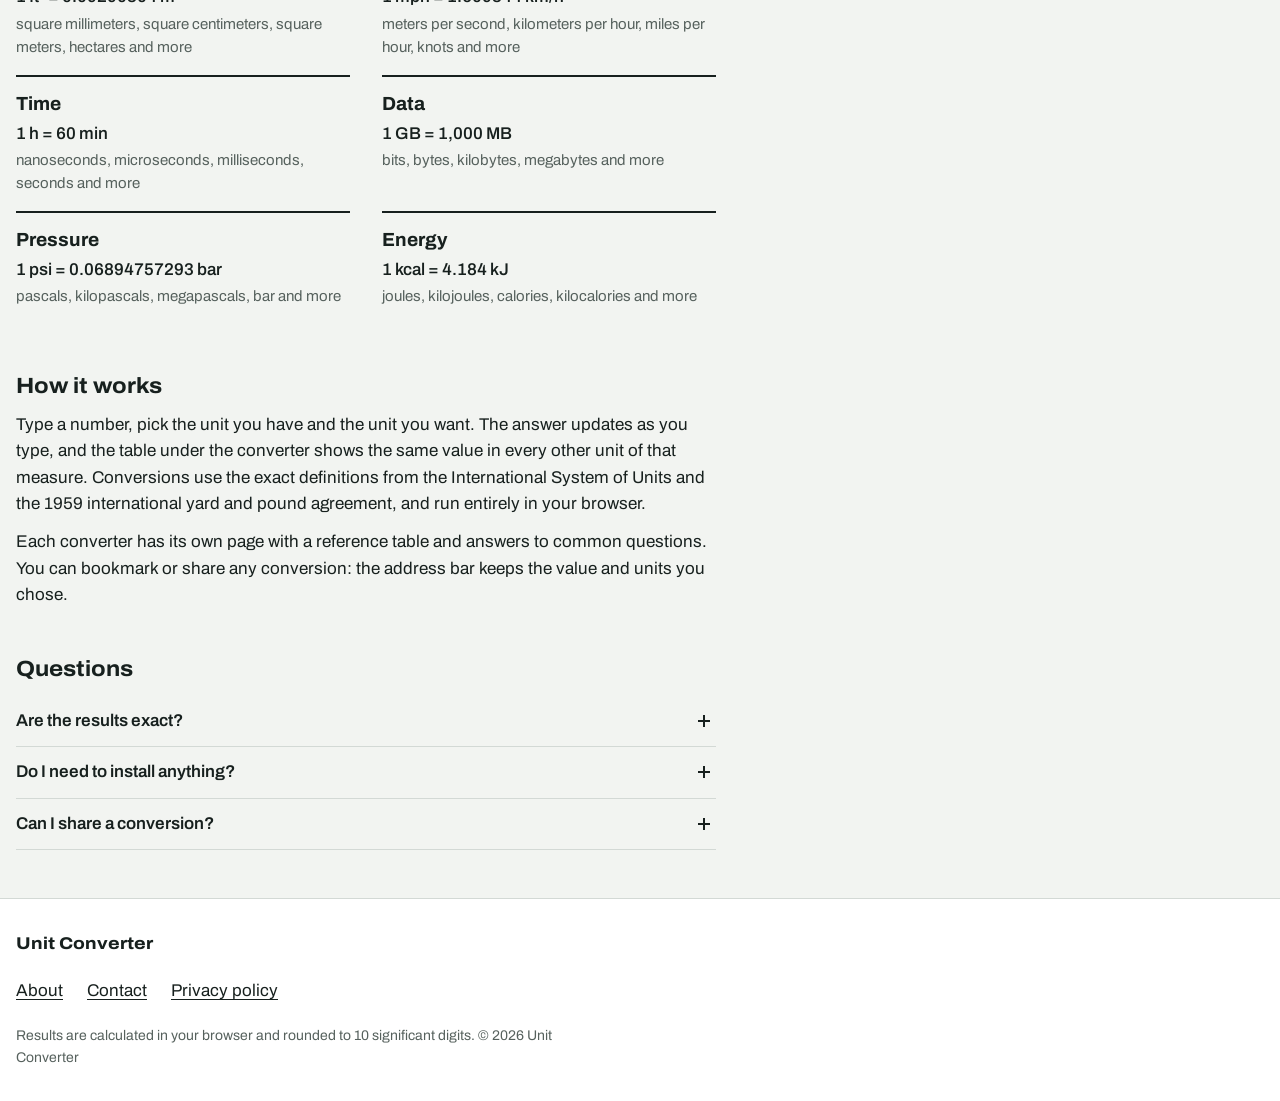
==== commit f3d41710: "Connect AdSense publisher ca-pub-8884353000483064 Load the AdSense script and account meta tag in ev" ====
--- a/public/index.html
+++ b/public/index.html
@@ -5,17 +5,19 @@
 <meta name="viewport" content="width=device-width, initial-scale=1">
 <title>Unit Converter: length, weight, temperature and more</title>
 <meta name="description" content="Free online unit converter for length, weight, temperature, volume, area, speed, time, data, pressure and energy. Results update as you type.">
-<link rel="canonical" href="https://example.com/">
+<link rel="canonical" href="https://allunitconvert.online/">
 <meta property="og:title" content="Unit Converter: length, weight, temperature and more">
 <meta property="og:description" content="Free online unit converter for length, weight, temperature, volume, area, speed, time, data, pressure and energy. Results update as you type.">
 <meta property="og:type" content="website">
-<meta property="og:url" content="https://example.com/">
+<meta property="og:url" content="https://allunitconvert.online/">
 <meta name="theme-color" content="#F4C430">
 <link rel="icon" href="favicon.svg" type="image/svg+xml">
 <link rel="preconnect" href="https://fonts.googleapis.com">
 <link rel="preconnect" href="https://fonts.gstatic.com" crossorigin>
 <link rel="stylesheet" href="https://fonts.googleapis.com/css2?family=Archivo:wdth,wght@62..125,400..800&display=swap">
 <link rel="stylesheet" href="assets/css/style.css">
+<meta name="google-adsense-account" content="ca-pub-8884353000483064">
+<script async src="https://pagead2.googlesyndication.com/pagead/js/adsbygoogle.js?client=ca-pub-8884353000483064" crossorigin="anonymous"></script>
 <script src="assets/js/ads-config.js"></script>
 <script src="assets/js/ads.js" defer></script>
 </head>
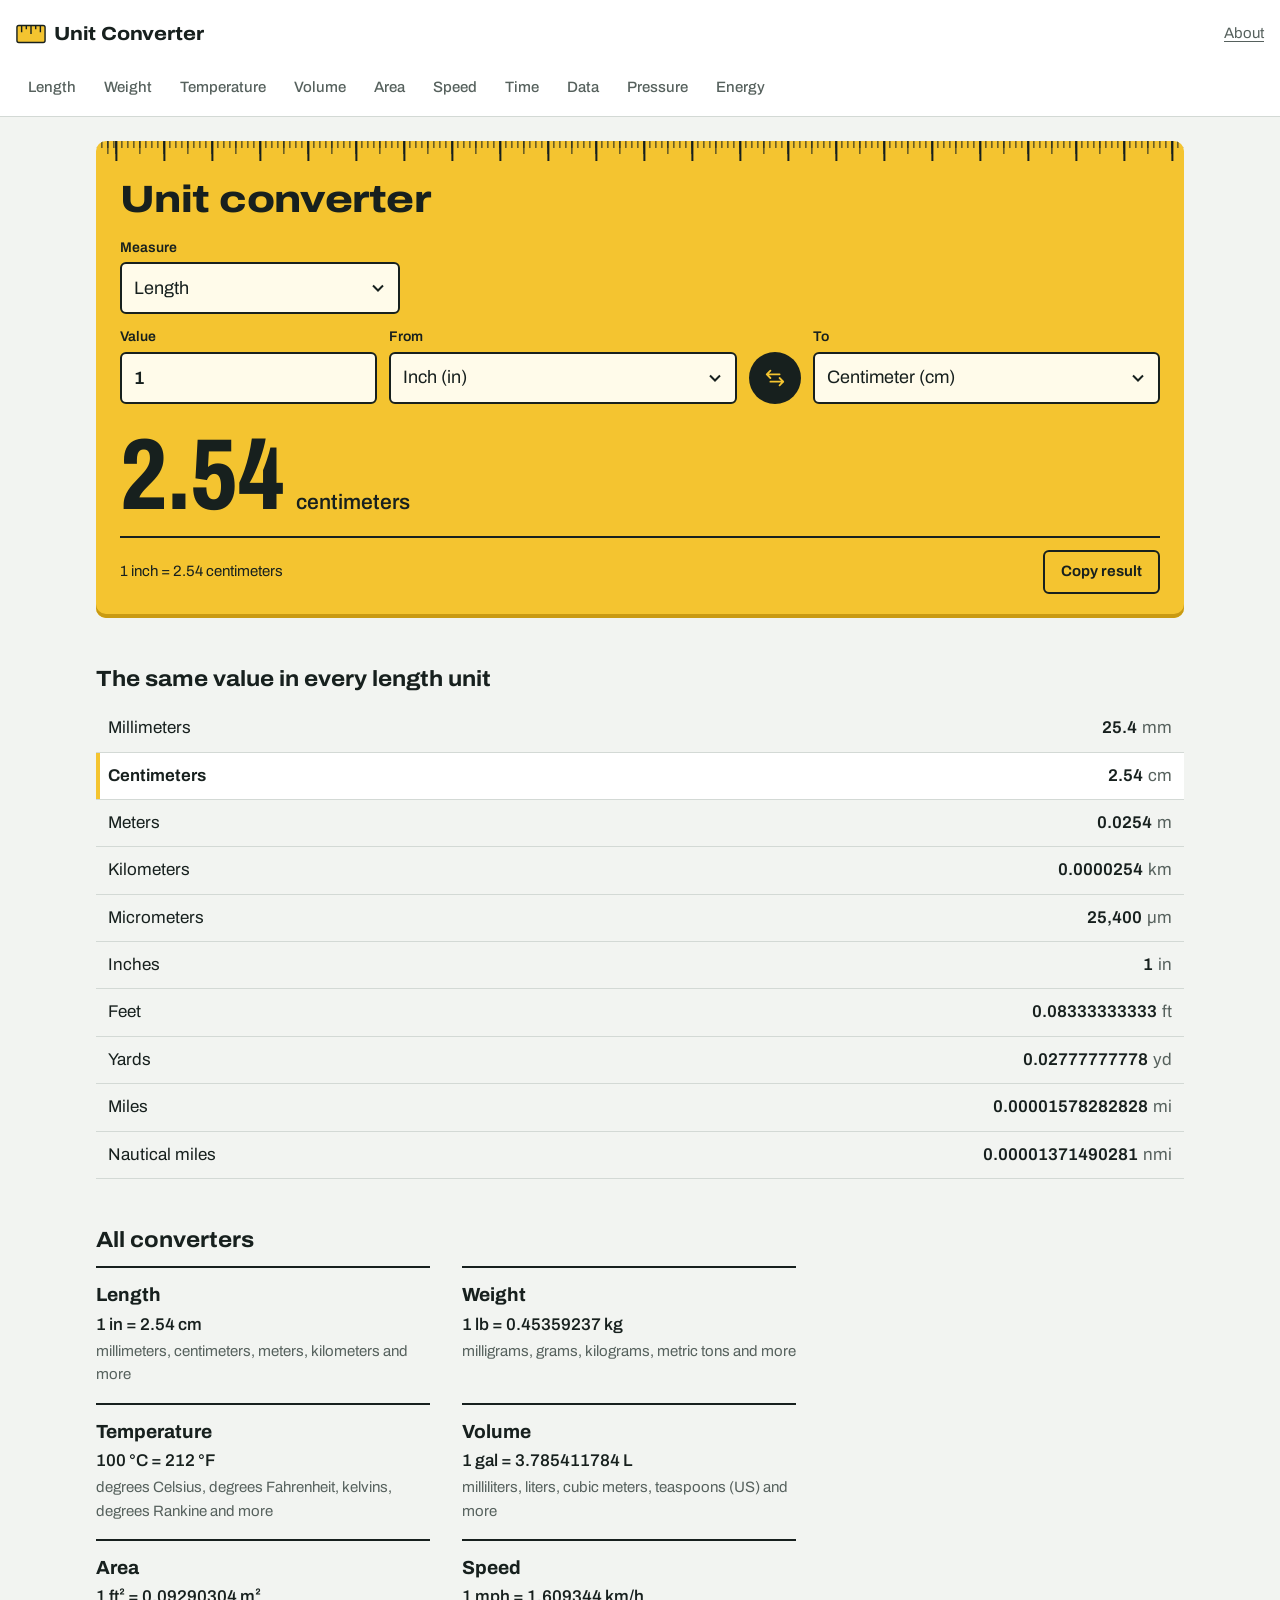
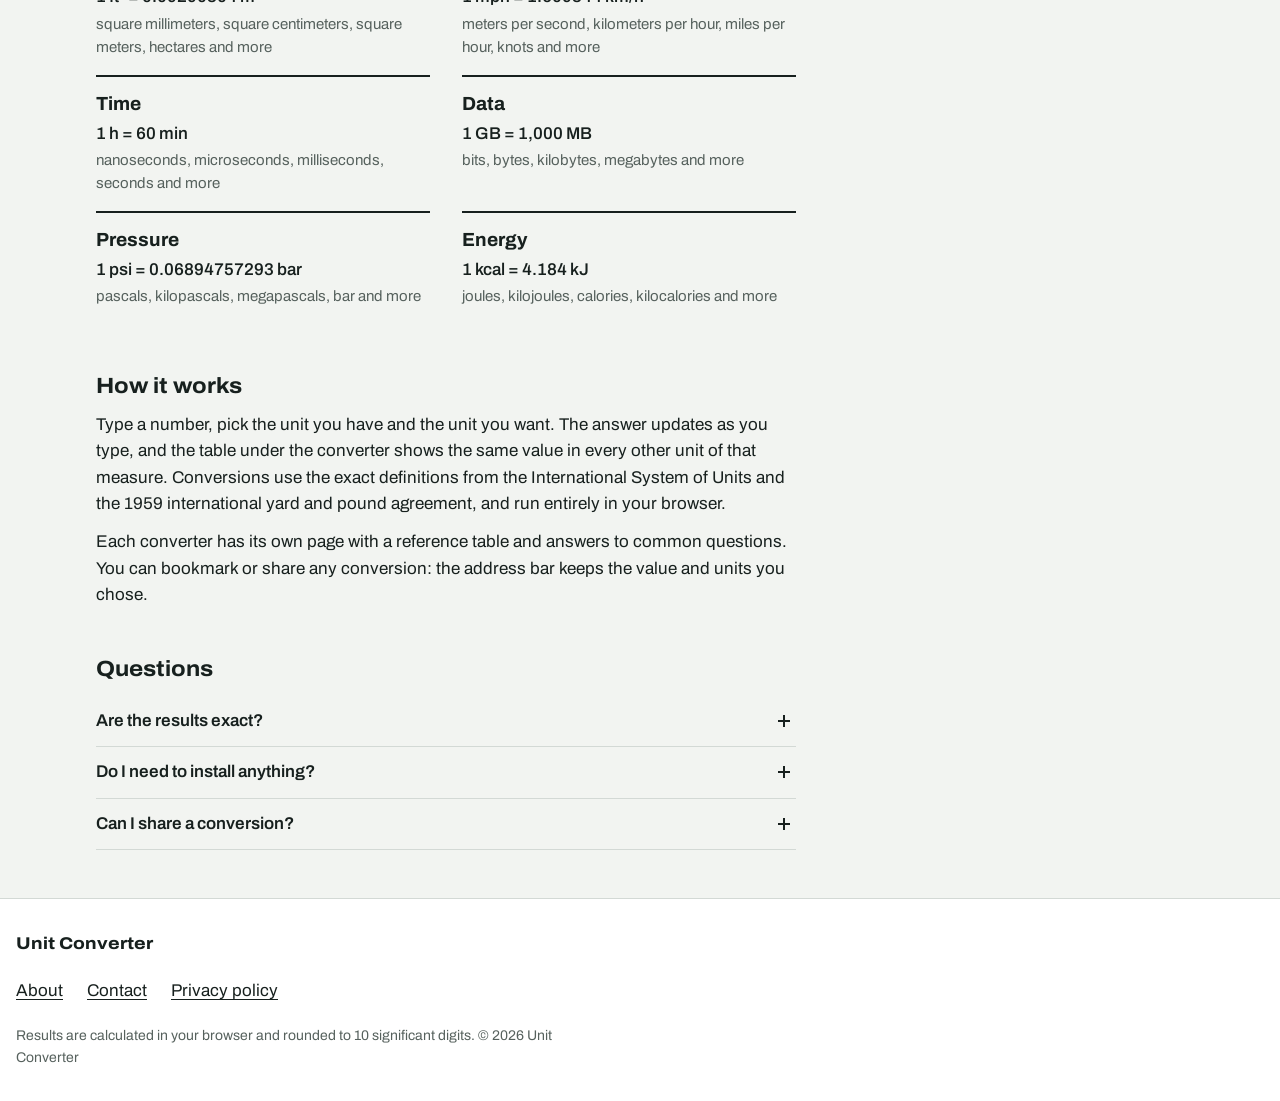
==== commit fd856505: "Collapse empty banner columns and note consent choices in privacy policy Vertical banner columns onl" ====
--- a/public/index.html
+++ b/public/index.html
@@ -19,6 +19,13 @@
 <meta name="google-adsense-account" content="ca-pub-8884353000483064">
 <script async src="https://pagead2.googlesyndication.com/pagead/js/adsbygoogle.js?client=ca-pub-8884353000483064" crossorigin="anonymous"></script>
 <script src="assets/js/ads-config.js"></script>
+<script>(function (c, h) {
+  if (!c) return;
+  var live = c.showPlaceholders === false, s = c.slots || {};
+  if (live) h.classList.add("ads-live");
+  if (!live || (c.adsenseClient && s["rail-left"])) h.classList.add("has-rail-left");
+  if (!live || (c.adsenseClient && s["rail-right"])) h.classList.add("has-rail-right");
+})(window.AD_CONFIG, document.documentElement);</script>
 <script src="assets/js/ads.js" defer></script>
 </head>
 <body>
--- a/public/assets/css/style.css
+++ b/public/assets/css/style.css
@@ -170,17 +170,21 @@
 
 .rail { display: none; }
 
-main { min-width: 0; padding-bottom: var(--s7); }
+/* Capped so the page stays centred and readable when no vertical banners are shown. */
+main { min-width: 0; width: 100%; max-width: 1088px; justify-self: center; padding-bottom: var(--s7); }
 main > * + * { margin-top: var(--s7); }
 
+/* A rail only takes a column when it has an ad to show: the head script adds
+   has-rail-left / has-rail-right to <html> for rails with an ad unit ID (or placeholders on). */
 @media (min-width: 1100px) {
-  .layout { grid-template-columns: minmax(0, 1fr) 300px; }
-  .rail-right { display: block; }
+  .has-rail-right .layout { grid-template-columns: minmax(0, 1fr) 300px; }
+  .has-rail-right .rail-right { display: block; }
   .rail-right .ad { position: sticky; top: var(--s4); }
 }
 @media (min-width: 1400px) {
-  .layout { grid-template-columns: 160px minmax(0, 1fr) 300px; }
-  .rail-left { display: block; }
+  .has-rail-left .layout { grid-template-columns: 160px minmax(0, 1fr); }
+  .has-rail-left.has-rail-right .layout { grid-template-columns: 160px minmax(0, 1fr) 300px; }
+  .has-rail-left .rail-left { display: block; }
   .rail-left .ad { position: sticky; top: var(--s4); }
 }
 
@@ -497,6 +501,21 @@
 .ad-band-inline { padding: 0; }
 .ad-band:has(.ad.is-empty) { display: none; }
 
+/* Live mode (showPlaceholders: false): a slot without an ad takes no space from the
+   first paint. It keeps its width so AdSense can size an ad into it once it has a unit ID. */
+.ads-live .ad:not(.is-filled) {
+  min-height: 0;
+  height: 0;
+  border: 0;
+  background: none;
+}
+.ads-live .ad:not(.is-filled) > * { display: none; }
+.ads-live .ad-band:not(:has(.is-filled)) { padding: 0; }
+.ads-live main > .ad-tiles:not(:has(.is-filled)),
+.ads-live main > .ad-band-inline:not(:has(.is-filled)) { margin-top: 0; gap: 0; }
+/* AdSense had no ad to show for this slot: hide it, label included. */
+.ad:has(ins[data-ad-status="unfilled"]) { display: none; }
+
 .ad-tiles {
   display: grid;
   grid-template-columns: repeat(auto-fill, minmax(300px, 1fr));
